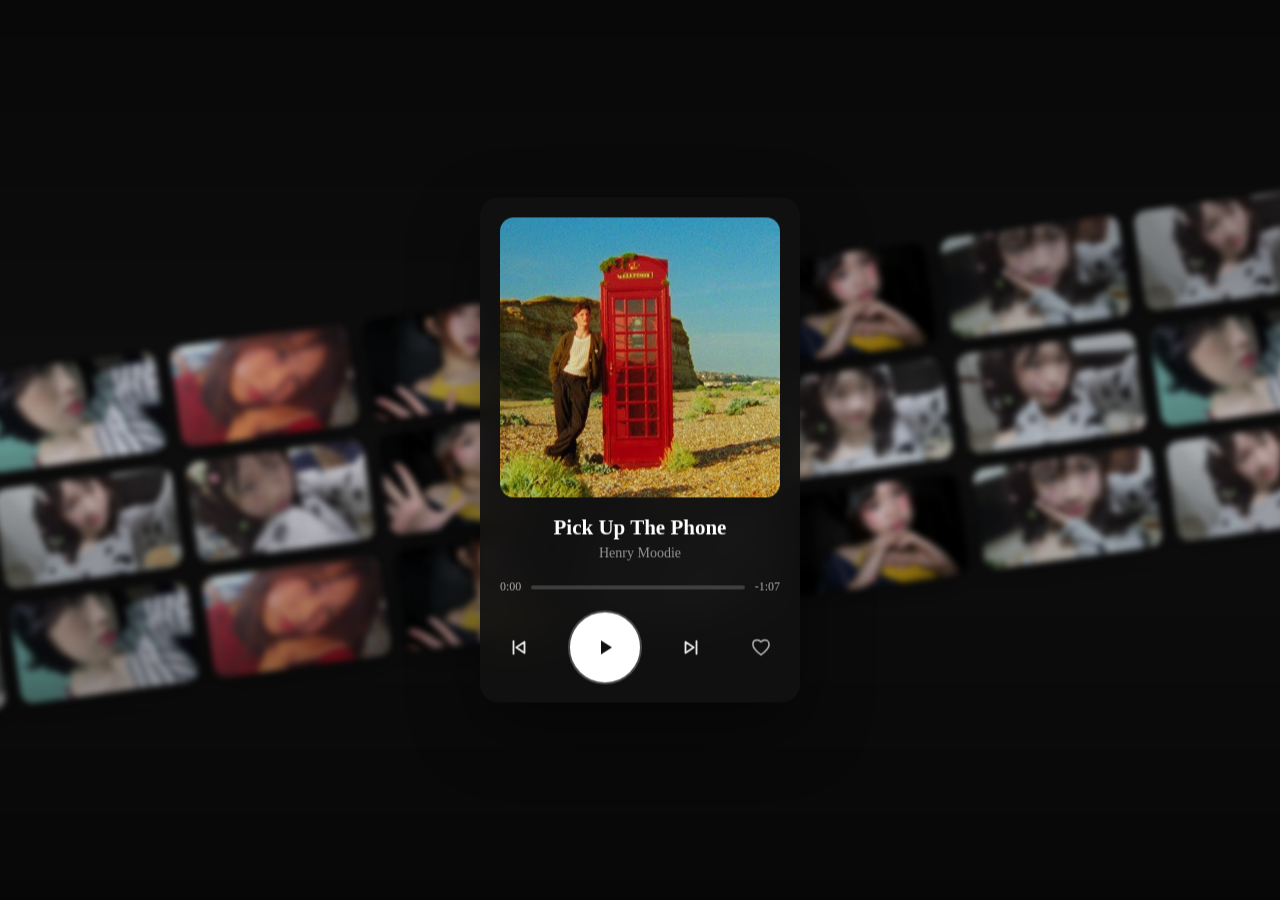
==== index.html @ 486ddb60 "first commit" ====
<!doctype html>
<html lang="id">
  <head>
    <meta charset="UTF-8" />
    <meta name="viewport" content="width=device-width, initial-scale=1.0" />
    <title>Infinite Grid Carousel</title>

    <link rel="stylesheet" href="styles.css" />
  </head>

  <body>
    <div class="carousel">
      <div class="track" id="track"></div>
    </div>

    <div class="overlay"></div>

    <main class="content">
        
      <!-- MUSIC PLAYER -->
      <div class="music-player" id="musicPlayer">
        <!-- COVER -->
        <div class="music-cover">
          <img src="images/cover.jpg" alt="Pick Up The Phone" id="musicCover" />
        </div>

        <!-- INFO -->
        <div class="music-info">
          <h2 id="musicTitle">Pick Up The Phone</h2>

          <p id="musicArtist">Henry Moodie</p>
        </div>

        <!-- PROGRESS -->
        <div class="music-progress">
          <span id="currentTime"> 0:00 </span>

          <div class="progress-container" id="progressContainer">
            <div class="progress-bar" id="progressBar"></div>
          </div>

          <span id="duration"> -0:00 </span>
        </div>

        <!-- CONTROLS -->
        <div class="music-controls">
          <!-- PREVIOUS -->
          <button class="control-btn" id="prevButton" aria-label="Previous">
            <svg viewBox="0 0 24 24" aria-hidden="true">
              <path
                d="M6 5v14M18 6v12l-9-6 9-6z"
                fill="none"
                stroke="currentColor"
                stroke-width="2"
                stroke-linecap="round"
                stroke-linejoin="round"
              />
            </svg>
          </button>

          <!-- PLAY / PAUSE -->
          <button class="play-button" id="playButton" aria-label="Play">
            <!-- PLAY -->
            <svg
              id="playIcon"
              class="icon-play"
              viewBox="0 0 24 24"
              aria-hidden="true"
            >
              <path d="M8 5v14l11-7L8 5z" fill="currentColor" />
            </svg>

            <!-- PAUSE -->
            <svg
              id="pauseIcon"
              class="icon-pause"
              viewBox="0 0 24 24"
              aria-hidden="true"
            >
              <path d="M7 5h3v14H7zM14 5h3v14h-3z" fill="currentColor" />
            </svg>
          </button>

          <!-- NEXT -->
          <button class="control-btn" id="nextButton" aria-label="Next">
            <svg viewBox="0 0 24 24" aria-hidden="true">
              <path
                d="M18 5v14M6 6v12l9-6-9-6z"
                fill="none"
                stroke="currentColor"
                stroke-width="2"
                stroke-linecap="round"
                stroke-linejoin="round"
              />
            </svg>
          </button>

          <!-- HEART -->
          <button
            class="control-btn heart-button"
            id="heartButton"
            aria-label="Favorite"
          >
            <svg viewBox="0 0 24 24" aria-hidden="true">
              <path
                d="M20.8 8.6
        C20.8 5.8 18.7 4 16.1 4
        C14.5 4 13 4.8 12 6
        C11 4.8 9.5 4 7.9 4
        C5.3 4 3.2 5.8 3.2 8.6
        C3.2 13.5 12 20 12 20
        C12 20 20.8 13.5 20.8 8.6Z"
                fill="none"
                stroke="currentColor"
                stroke-width="1.8"
                stroke-linejoin="round"
              />
            </svg>
          </button>
        </div>
      </div>

      <!-- AUDIO -->

      <audio
        id="audio"
        src="audio/pickupthephone.mp3"
        preload="metadata"
      ></audio>

    </main>

    <script src="script.js"></script>

  </body>
</html>
---- styles.css ----
* {
  margin: 0;
  padding: 0;
  box-sizing: border-box;
}

html,
body {
  width: 100%;
  height: 100%;
}

body {
  overflow: hidden;
  background: #111;
}

/* =====================================================
CAROUSEL WRAPPER
===================================================== */

.carousel {
  --gap: 16px; /* Jarak antar foto & antar grid disamakan di sini */

  position: fixed;
  inset: -30%;
  width: 160%;
  height: 160%;
  overflow: hidden;
  transform: rotate(-8deg);
  pointer-events: none;
}

/* =====================================================
TRACK
===================================================== */

.track {
  position: absolute;
  left: 0;
  top: 50%;
  width: 100%;
  height: auto;
  transform: translateY(-50%);
}

/* =====================================================
GRID
===================================================== */

.grid {
  position: absolute;
  top: 50%;
  display: grid;
  grid-template-columns: repeat(6, 1fr);
  grid-template-rows: repeat(3, 1fr);
  gap: var(--gap);
  width: 90vw;
  will-change: transform;
}

/* =====================================================
IMAGE
===================================================== */

.grid img {
  display: block;
  width: 100%;
  aspect-ratio: 16 / 9;
  object-fit: cover;
  border-radius: 12px;
  background: #222;
  user-select: none;
  pointer-events: none;
  -webkit-user-drag: none;
  box-shadow: 0 10px 30px rgba(0, 0, 0, 0.35);
  filter: blur(3px);
}

/* =====================================================
OVERLAY
===================================================== */

.overlay {
  position: fixed;
  inset: 0;
  z-index: 10;
  pointer-events: none;
  background: linear-gradient(
    to bottom,
    rgba(0, 0, 0, 0.5),
    rgba(0, 0, 0, 0.15),
    rgba(0, 0, 0, 0.55)
  );
}

/* =====================================================
CONTENT
===================================================== */

.content {
  position: relative;
  z-index: 20;
  width: 100%;
  height: 100vh;
  display: flex;
  align-items: center;
  justify-content: center;
  color: white;
  text-align: center;
}

.content h1 {
  font-size: clamp(40px, 7vw, 100px);
  font-weight: 800;
  text-shadow: 0 5px 30px rgba(0, 0, 0, 0.7);
}

/* =====================================================
MOBILE
===================================================== */

@media (max-width: 768px) {
  .carousel {
    --gap: 10px;
  }

  .grid {
    width: 120vw;
  }

  .grid img {
    border-radius: 8px;
  }
}

/* =====================================================
MUSIC PLAYER
===================================================== */

.music-player {
  position: fixed;

  z-index: 100;

  /*
* Posisi awal di tengah
*/

  top: 50%;
  left: 50%;

  width: 320px;

  padding: 20px;

  border-radius: 18px;

  background: rgba(18, 18, 18, 0.94);

  backdrop-filter: blur(20px);

  -webkit-backdrop-filter: blur(20px);

  color: white;

  transform: translate(-50%, -50%) scale(1);

  transform-origin: top left;

  transition:
    width 0.7s cubic-bezier(0.22, 1, 0.36, 1),
    padding 0.7s cubic-bezier(0.22, 1, 0.36, 1),
    border-radius 0.7s cubic-bezier(0.22, 1, 0.36, 1),
    transform 0.7s cubic-bezier(0.22, 1, 0.36, 1),
    top 0.7s cubic-bezier(0.22, 1, 0.36, 1),
    left 0.7s cubic-bezier(0.22, 1, 0.36, 1);

  box-shadow: 0 25px 70px rgba(0, 0, 0, 0.45);
}

/* =====================================================
COVER
===================================================== */

.music-cover {
  width: 280px;

  aspect-ratio: 1 / 1;

  margin: 0 auto;

  overflow: hidden;

  border-radius: 14px;

  transition:
    width 0.7s cubic-bezier(0.22, 1, 0.36, 1),
    border-radius 0.7s cubic-bezier(0.22, 1, 0.36, 1);
}

.music-cover img {
  width: 100%;
  height: 100%;

  display: block;

  object-fit: cover;
}

/* =====================================================
INFO
===================================================== */

.music-info {
  margin-top: 18px;

  transition: margin 0.7s ease;
}

.music-info h2 {
  font-size: 21px;

  line-height: 1.2;

  font-weight: 700;
}

.music-info p {
  margin-top: 5px;

  font-size: 14px;

  color: rgba(255, 255, 255, 0.55);
}

/* =====================================================
PROGRESS
===================================================== */

.music-progress {
  display: flex;

  align-items: center;

  gap: 10px;

  margin-top: 18px;

  font-size: 12px;

  color: rgba(255, 255, 255, 0.65);
}

.progress-container {
  position: relative;

  flex: 1;

  height: 4px;

  border-radius: 10px;

  background: rgba(255, 255, 255, 0.18);

  cursor: pointer;
}

.progress-bar {
  position: absolute;

  left: 0;
  top: 0;

  width: 0%;

  height: 100%;

  border-radius: inherit;

  background: white;
}

/* =====================================================
CONTROLS
===================================================== */

.music-controls {
  display: flex;

  align-items: center;

  justify-content: space-between;

  margin-top: 18px;
}

.control-btn {
  width: 38px;
  height: 38px;

  display: flex;

  align-items: center;
  justify-content: center;

  border: none;

  background: transparent;

  color: white;

  font-size: 19px;

  cursor: pointer;

  opacity: 0.9;
}

.control-btn:hover {
  opacity: 0.65;
}

/* =====================================================
PLAY BUTTON
===================================================== */

.play-button {
  width: 70px;
  height: 70px;

  display: flex;

  align-items: center;
  justify-content: center;

  border-radius: 50%;

  border: 2px solid white;

  background: white;

  color: #111;

  font-size: 22px;

  cursor: pointer;

  box-shadow: 0 0 0 2px rgba(255, 255, 255, 0.25);

  transition: transform 0.2s ease;
}

.play-button:hover {
  transform: scale(1.05);
}

.heart-button {
  font-size: 22px;

  color: rgba(255, 255, 255, 0.7);
}

/* =====================================================
PLAYING STATE
===================================================== */

.music-player.is-playing {
  /*
* Pindah ke kiri atas
*/

  top: 25px;

  left: 25px;

  /*
* Kecilkan player
*/

  width: 240px;

  padding: 10px;

  border-radius: 12px;

  /*
* Karena transform awal menggunakan
* translate(-50%, -50%), kita hilangkan
* translate tersebut.
*/

  transform: translate(0, 0) scale(1);
}

/* =====================================================
COVER KETIKA PLAY
===================================================== */

.music-player.is-playing .music-cover {
  width: 52px;

  margin: 0;

  border-radius: 8px;
}

/* =====================================================
INFO KETIKA PLAY
===================================================== */

.music-player.is-playing .music-info {
  position: absolute;

  left: 74px;

  top: 11px;

  margin: 0;

  text-align: left;
}

.music-player.is-playing .music-info h2 {
  font-size: 14px;

  white-space: nowrap;

  overflow: hidden;

  text-overflow: ellipsis;

  max-width: 130px;
}

.music-player.is-playing .music-info p {
  margin-top: 2px;

  font-size: 11px;
}

/* =====================================================
PROGRESS KETIKA PLAY
===================================================== */

.music-player.is-playing .music-progress {
  position: absolute;

  left: 74px;

  right: 12px;

  bottom: 9px;

  margin: 0;
}

.music-player.is-playing .music-progress span {
  display: none;
}

/* =====================================================
CONTROLS KETIKA PLAY
===================================================== */

.music-player.is-playing .music-controls {
  position: absolute;

  right: 10px;

  top: 16px;

  margin: 0;
}

.music-player.is-playing .control-btn {
  display: none;
}

.music-player.is-playing .play-button {
  width: 35px;
  height: 35px;

  border: none;

  box-shadow: none;

  font-size: 13px;
}

/* =====================================================
MOBILE
===================================================== */

@media (max-width: 768px) {
  .music-player {
    width: 290px;
  }

  .music-cover {
    width: 250px;
  }

  .music-player.is-playing {
    top: 15px;
    left: 15px;

    width: 210px;
  }
}

.control-btn svg {
  width: 22px;
  height: 22px;

  display: block;
}

.play-button svg {
  width: 24px;
  height: 24px;

  display: block;
}

/*
* Play tampil secara default
*/

.icon-pause {
  display: none !important;
}

/*
* Saat sedang play,
* sembunyikan play
*/

.music-player.is-playing .icon-play {
  display: none !important;
}

/*
* Saat sedang play,
* tampilkan pause
*/

.music-player.is-playing .icon-pause {
  display: block !important;
}
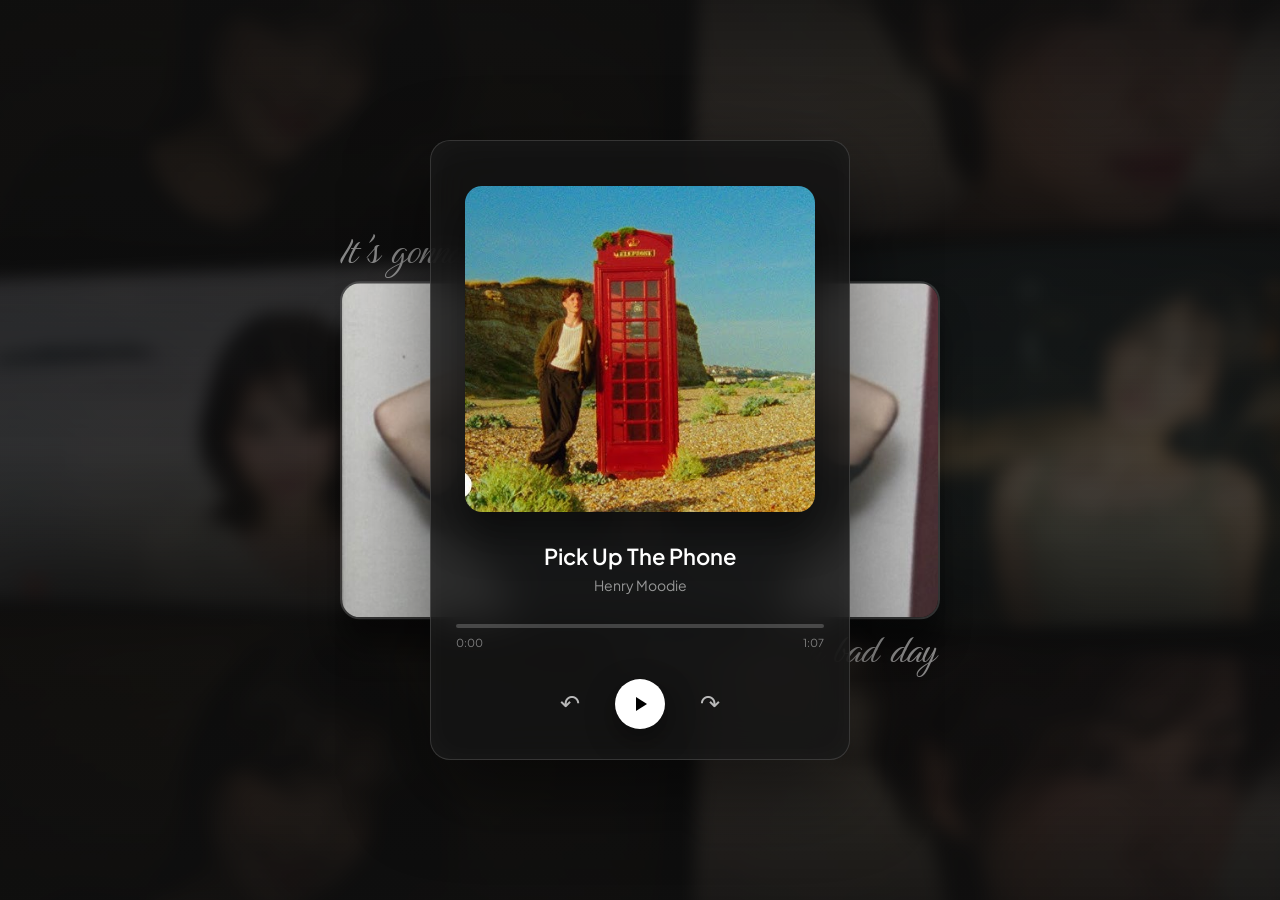
==== commit 98824446: "fix: routing 1" ====
--- a/index.html
+++ b/index.html
@@ -3,134 +3,282 @@
   <head>
     <meta charset="UTF-8" />
     <meta name="viewport" content="width=device-width, initial-scale=1.0" />
-    <title>Infinite Grid Carousel</title>
-
-    <link rel="stylesheet" href="styles.css" />
+
+    <title>About `Pudu</title>
+
+    <link rel="stylesheet" href="halo.css" />
+
+    <link rel="preconnect" href="https://fonts.googleapis.com" />
+    <link rel="preconnect" href="https://fonts.gstatic.com" crossorigin />
+
+    <link
+      href="https://fonts.googleapis.com/css2?family=Plus+Jakarta+Sans:wght@400;500;600;700&display=swap"
+      rel="stylesheet"
+    />
+    <link
+      href="https://fonts.googleapis.com/css2?family=Birthstone&display=swap"
+      rel="stylesheet"
+    />
   </head>
 
   <body>
+    <!-- OVERLAY -->
+    <div class="overlay"></div>
+
+    <!-- CAROUSEL -->
     <div class="carousel">
-      <div class="track" id="track"></div>
-    </div>
-
-    <div class="overlay"></div>
-
-    <main class="content">
-        
-      <!-- MUSIC PLAYER -->
-      <div class="music-player" id="musicPlayer">
-        <!-- COVER -->
-        <div class="music-cover">
-          <img src="images/cover.jpg" alt="Pick Up The Phone" id="musicCover" />
+      <!-- BARIS 1 -->
+      <div class="row row-left">
+        <div class="track">
+          <img src="images/(1).jpg" alt="1" />
+          <img src="images/(2).jpg" alt="2" />
+          <img src="images/(3).jpg" alt="3" />
+          <img src="images/(4).jpg" alt="4" />
+          <img src="images/(5).jpg" alt="5" />
+          <img src="images/(6).jpg" alt="6" />
+          <img src="images/(7).jpg" alt="7" />
+          <img src="images/(8).jpg" alt="8" />
+          <img src="images/(9).jpg" alt="9" />
+
+          <!-- DUPLIKAT -->
+          <img src="images/(1).jpg" alt="1" />
+          <img src="images/(2).jpg" alt="2" />
+          <img src="images/(3).jpg" alt="3" />
+          <img src="images/(4).jpg" alt="4" />
+          <img src="images/(5).jpg" alt="5" />
+          <img src="images/(6).jpg" alt="6" />
+          <img src="images/(7).jpg" alt="7" />
+          <img src="images/(8).jpg" alt="8" />
+          <img src="images/(9).jpg" alt="9" />
         </div>
-
-        <!-- INFO -->
-        <div class="music-info">
-          <h2 id="musicTitle">Pick Up The Phone</h2>
-
-          <p id="musicArtist">Henry Moodie</p>
+      </div>
+
+      <!-- BARIS 2 -->
+      <div class="row row-right">
+        <div class="track">
+          <img src="images/(9).jpg" alt="9" />
+          <img src="images/(8).jpg" alt="8" />
+          <img src="images/(7).jpg" alt="7" />
+          <img src="images/(6).jpg" alt="6" />
+          <img src="images/(5).jpg" alt="5" />
+          <img src="images/(4).jpg" alt="4" />
+          <img src="images/(3).jpg" alt="3" />
+          <img src="images/(2).jpg" alt="2" />
+          <img src="images/(1).jpg" alt="1" />
+
+          <!-- DUPLIKAT -->
+          <img src="images/(9).jpg" alt="9" />
+          <img src="images/(8).jpg" alt="8" />
+          <img src="images/(7).jpg" alt="7" />
+          <img src="images/(6).jpg" alt="6" />
+          <img src="images/(5).jpg" alt="5" />
+          <img src="images/(4).jpg" alt="4" />
+          <img src="images/(3).jpg" alt="3" />
+          <img src="images/(2).jpg" alt="2" />
+          <img src="images/(1).jpg" alt="1" />
         </div>
-
-        <!-- PROGRESS -->
-        <div class="music-progress">
-          <span id="currentTime"> 0:00 </span>
-
-          <div class="progress-container" id="progressContainer">
-            <div class="progress-bar" id="progressBar"></div>
-          </div>
-
-          <span id="duration"> -0:00 </span>
+      </div>
+
+      <!-- BARIS 3 -->
+      <div class="row row-left">
+        <div class="track">
+          <img src="images/(1).jpg" alt="1" />
+          <img src="images/(2).jpg" alt="2" />
+          <img src="images/(3).jpg" alt="3" />
+          <img src="images/(4).jpg" alt="4" />
+          <img src="images/(5).jpg" alt="5" />
+          <img src="images/(6).jpg" alt="6" />
+          <img src="images/(7).jpg" alt="7" />
+          <img src="images/(8).jpg" alt="8" />
+          <img src="images/(9).jpg" alt="9" />
+
+          <!-- DUPLIKAT -->
+          <img src="images/(1).jpg" alt="1" />
+          <img src="images/(2).jpg" alt="2" />
+          <img src="images/(3).jpg" alt="3" />
+          <img src="images/(4).jpg" alt="4" />
+          <img src="images/(5).jpg" alt="5" />
+          <img src="images/(6).jpg" alt="6" />
+          <img src="images/(7).jpg" alt="7" />
+          <img src="images/(8).jpg" alt="8" />
+          <img src="images/(9).jpg" alt="9" />
         </div>
-
-        <!-- CONTROLS -->
-        <div class="music-controls">
-          <!-- PREVIOUS -->
-          <button class="control-btn" id="prevButton" aria-label="Previous">
-            <svg viewBox="0 0 24 24" aria-hidden="true">
-              <path
-                d="M6 5v14M18 6v12l-9-6 9-6z"
-                fill="none"
-                stroke="currentColor"
-                stroke-width="2"
-                stroke-linecap="round"
-                stroke-linejoin="round"
-              />
-            </svg>
-          </button>
-
-          <!-- PLAY / PAUSE -->
-          <button class="play-button" id="playButton" aria-label="Play">
-            <!-- PLAY -->
-            <svg
-              id="playIcon"
-              class="icon-play"
-              viewBox="0 0 24 24"
-              aria-hidden="true"
-            >
-              <path d="M8 5v14l11-7L8 5z" fill="currentColor" />
-            </svg>
-
-            <!-- PAUSE -->
-            <svg
-              id="pauseIcon"
-              class="icon-pause"
-              viewBox="0 0 24 24"
-              aria-hidden="true"
-            >
-              <path d="M7 5h3v14H7zM14 5h3v14h-3z" fill="currentColor" />
-            </svg>
-          </button>
-
-          <!-- NEXT -->
-          <button class="control-btn" id="nextButton" aria-label="Next">
-            <svg viewBox="0 0 24 24" aria-hidden="true">
-              <path
-                d="M18 5v14M6 6v12l9-6-9-6z"
-                fill="none"
-                stroke="currentColor"
-                stroke-width="2"
-                stroke-linecap="round"
-                stroke-linejoin="round"
-              />
-            </svg>
-          </button>
-
-          <!-- HEART -->
-          <button
-            class="control-btn heart-button"
-            id="heartButton"
-            aria-label="Favorite"
-          >
-            <svg viewBox="0 0 24 24" aria-hidden="true">
-              <path
-                d="M20.8 8.6
-        C20.8 5.8 18.7 4 16.1 4
-        C14.5 4 13 4.8 12 6
-        C11 4.8 9.5 4 7.9 4
-        C5.3 4 3.2 5.8 3.2 8.6
-        C3.2 13.5 12 20 12 20
-        C12 20 20.8 13.5 20.8 8.6Z"
-                fill="none"
-                stroke="currentColor"
-                stroke-width="1.8"
-                stroke-linejoin="round"
-              />
-            </svg>
-          </button>
-        </div>
-      </div>
-
-      <!-- AUDIO -->
-
-      <audio
-        id="audio"
-        src="audio/pickupthephone.mp3"
-        preload="metadata"
-      ></audio>
-
-    </main>
-
-    <script src="script.js"></script>
-
+      </div>
+    </div>
+
+    <!-- MUSIC PLAYER -->
+    <div class="music-player">
+      <!-- ALBUM COVER -->
+      <div class="album-cover">
+        <img src="images/cover.jpg" alt="Album Cover" />
+      </div>
+
+      <!-- SONG INFO -->
+      <div class="song-info">
+        <h2 id="songTitle">Pick Up The Phone</h2>
+
+        <p id="songArtist">Henry Moodie</p>
+      </div>
+
+      <!-- PROGRESS -->
+      <div class="progress-container" id="progressContainer">
+        <div class="progress" id="progress"></div>
+      </div>
+
+      <!-- TIME -->
+      <div class="time">
+        <span id="currentTime"> 0:00 </span>
+
+        <span id="duration"> 1:07 </span>
+      </div>
+
+      <!-- CONTROLS -->
+      <div class="controls">
+        <!-- BACK 10 SECOND -->
+        <button class="control" id="backward" type="button">↶</button>
+
+        <!-- PLAY / PAUSE -->
+        <button class="play" id="playButton" type="button"></button>
+
+        <!-- FORWARD 10 SECOND -->
+        <button class="control" id="forward" type="button">↷</button>
+      </div>
+    </div>
+    <!-- =================================
+     CONTENT CENTER
+================================= -->
+
+    <div class="part1">
+      <!-- TEXT ATAS -->
+      <div class="content-top birthstone-regular lyrics-container">
+        <h1>
+          <span class="lyrics-word" data-time="0.5" data-anim-duration="0.5" data-duration="0.5">I've</span>
+          <span class="lyrics-word" data-time="1" data-anim-duration="0.5" data-duration="0.7">been</span>
+          <span class="lyrics-word" data-time="1.7" data-anim-duration="0.5" data-duration="1.3">there</span>
+        </h1>
+      </div>
+
+      <!-- FOTO -->
+      <div class="content-image">
+        <img src="images/(1).jpg" alt="Content" />
+      </div>
+
+      <!-- TEXT BAWAH -->
+      <div class="content-bottom birthstone-regular lyrics-container">
+        <h1>
+          <span class="lyrics-word" data-time="2.9" data-anim-duration="0.5" data-duration="0.5">down</span>
+          <span class="lyrics-word" data-time="3.4" data-anim-duration="0.5" data-duration="0.5">that</span>
+          <span class="lyrics-word" data-time="3.9" data-anim-duration="0.5" data-duration="1">road</span>
+        </h1>
+      </div>
+    </div>
+
+    <div class="part2">
+      <!-- TEXT ATAS -->
+      <div class="content-top birthstone-regular lyrics-container">
+        <h1>
+          <!-- Mulai 5.80s -->
+          <span class="lyrics-word" data-time="5.80" data-anim-duration="0.3" data-duration="0.38">When</span>
+          <!-- Selisih +0.38s -->
+          <span class="lyrics-word" data-time="6.18" data-anim-duration="0.3" data-duration="0.59">you</span>
+          <!-- Selisih +0.59s -->
+          <span class="lyrics-word" data-time="6.77" data-anim-duration="0.3" data-duration="0.42">need</span>
+          <!-- Selisih +0.42s -->
+          <span class="lyrics-word" data-time="7.19" data-anim-duration="0.3" data-duration="0.4">me,</span>
+        </h1>
+      </div>
+
+      <!-- FOTO -->
+      <div class="content-image">
+        <img src="images/(2).jpg" alt="Content" />
+      </div>
+
+      <!-- TEXT BAWAH -->
+      <div class="content-bottom birthstone-regular lyrics-container">
+        <h1>
+          <!-- Selisih +0.16s -->
+          <span class="lyrics-word" data-time="7.35" data-anim-duration="0.3" data-duration="0.53">I'll</span>
+          <!-- Selisih +0.53s -->
+          <span class="lyrics-word" data-time="7.88" data-anim-duration="0.3" data-duration="0.16">be</span>
+          <!-- Selisih +0.16s -->
+          <span class="lyrics-word" data-time="8.04" data-anim-duration="0.3" data-duration="0.53">here</span>
+          <!-- Selisih +0.53s -->
+          <span class="lyrics-word" data-time="8.57" data-anim-duration="0.3" data-duration="0.16">to</span>
+          <!-- Selisih +0.16s -->
+          <span class="lyrics-word" data-time="8.73" data-anim-duration="0.3" data-duration="0.35">let</span>
+          <!-- Selisih +0.35s -->
+          <span class="lyrics-word" data-time="9.08" data-anim-duration="0.3" data-duration="0.36">you</span>
+          <!-- Selisih +0.36s -->
+          <span class="lyrics-word" data-time="9.44" data-anim-duration="0.3" data-duration="0.80">know</span>
+        </h1>
+      </div>
+    </div>
+
+    <!-- ================= PART 3 ================= -->
+    <div class="part3">
+      <!-- TEXT ATAS -->
+      <div class="content-top birthstone-regular lyrics-container">
+        <h1>
+          <!-- Mulai 11.50s (digeser dari 11.81s) -->
+          <span class="lyrics-word" data-time="11.50" data-anim-duration="0.3" data-duration="0.17">It's</span>
+          <span class="lyrics-word" data-time="11.67" data-anim-duration="0.3" data-duration="0.16">gonna</span>
+          <span class="lyrics-word" data-time="11.83" data-anim-duration="0.3" data-duration="0.36">be</span>
+          <span class="lyrics-word" data-time="12.19" data-anim-duration="0.3" data-duration="1.20">okay</span>
+        </h1>
+      </div>
+
+      <!-- FOTO -->
+      <div class="content-image">
+        <img src="images/(3).jpg" alt="Content 3" />
+      </div>
+
+      <!-- TEXT BAWAH -->
+      <div class="content-bottom birthstone-regular lyrics-container">
+        <h1>
+          <span class="lyrics-word" data-time="13.70" data-anim-duration="0.3" data-duration="0.50">Everyone</span>
+          <span class="lyrics-word" data-time="14.20" data-anim-duration="0.3" data-duration="0.43">needs</span>
+          <span class="lyrics-word" data-time="14.63" data-anim-duration="0.3" data-duration="0.30">a</span>
+          <span class="lyrics-word" data-time="14.93" data-anim-duration="0.3" data-duration="0.40">bad</span>
+          <span class="lyrics-word" data-time="15.33" data-anim-duration="0.3" data-duration="1.00">day</span>
+        </h1>
+      </div>
+    </div>
+
+    <!-- ================= PART 4 ================= -->
+    <div class="part4">
+      <!-- TEXT ATAS -->
+      <div class="content-top birthstone-regular lyrics-container">
+        <h1>
+          <span class="lyrics-word" data-time="16.36" data-anim-duration="0.3" data-duration="0.19">Remember</span>
+          <span class="lyrics-word" data-time="16.55" data-anim-duration="0.3" data-duration="0.25">you</span>
+          <span class="lyrics-word" data-time="16.80" data-anim-duration="0.3" data-duration="0.37">told</span>
+          <span class="lyrics-word" data-time="17.17" data-anim-duration="0.3" data-duration="0.80">me</span>
+        </h1>
+      </div>
+
+      <!-- FOTO -->
+      <div class="content-image">
+        <img src="images/(4).jpg" alt="Content 4" />
+      </div>
+
+      <!-- TEXT BAWAH -->
+      <div class="content-bottom birthstone-regular lyrics-container">
+        <h1>
+          <span class="lyrics-word" data-time="18.06" data-anim-duration="0.3" data-duration="0.41">You're</span>
+          <span class="lyrics-word" data-time="18.47" data-anim-duration="0.3" data-duration="0.72">not</span>
+          <span class="lyrics-word" data-time="19.19" data-anim-duration="0.3" data-duration="0.93">alone,</span><br>
+          <span class="lyrics-word" data-time="20.12" data-anim-duration="0.3" data-duration="0.64">just</span>
+          <span class="lyrics-word" data-time="20.76" data-anim-duration="0.3" data-duration="0.35">pick</span>
+          <span class="lyrics-word" data-time="21.11" data-anim-duration="0.3" data-duration="0.54">up</span>
+          <span class="lyrics-word" data-time="21.65" data-anim-duration="0.3" data-duration="0.16">the</span>
+          <span class="lyrics-word" data-time="21.81" data-anim-duration="0.3" data-duration="1.20">phone</span>
+        </h1>
+      </div>
+    </div>
+
+    <!-- AUDIO -->
+    <audio id="audio" src="audio/pickupthephone.mp3" preload="metadata"></audio>
+
+    <script src="halo.js"></script>
   </body>
 </html>
--- a/halo.css
+++ b/halo.css
@@ -0,0 +1,865 @@
+/* =================================
+   RESET
+================================= */
+
+* {
+  margin: 0;
+  padding: 0;
+  box-sizing: border-box;
+}
+
+html,
+body {
+  width: 100%;
+  height: 100%;
+
+  font-family: "Plus Jakarta Sans", sans-serif;
+}
+
+body {
+  background: #111;
+  overflow: hidden;
+}
+
+.birthstone-regular {
+  font-family: "Birthstone", cursive;
+  font-weight: 400;
+  font-style: normal;
+}
+
+/* =================================
+   SETTINGS
+================================= */
+
+:root {
+  /*
+     * JARAK ANTAR TITIK TENGAH ROW
+     *
+     * Row 1 = 50% - spacing
+     * Row 2 = 50%
+     * Row 3 = 50% + spacing
+     */
+
+  --row-spacing: 350px;
+
+  /*
+     * TINGGI MASING-MASING ROW
+     *
+     * Semakin besar = semakin
+     * banyak overlap
+     */
+
+  --row-height: 42vh;
+
+  /*
+     * ROTASI
+     */
+
+  --row-rotation: 2deg;
+
+  /*
+     * JARAK ANTAR FOTO
+     */
+
+  --image-gap: 10px;
+
+  /*
+     * KECEPATAN CAROUSEL
+     */
+
+  --speed: 90s;
+}
+
+/* =================================
+   CAROUSEL
+================================= */
+
+.carousel {
+  position: fixed;
+
+  inset: 0;
+
+  width: 100vw;
+  height: 100vh;
+
+  overflow: hidden;
+
+  /*
+     * Sedikit diperbesar supaya
+     * tidak muncul area kosong
+     * akibat rotasi
+     */
+
+  transform: scale(1.08);
+
+  /*
+     * BLUR BACKGROUND
+     */
+}
+
+/* =================================
+   ROW DASAR
+================================= */
+
+.row {
+  position: absolute;
+
+  left: 50%;
+
+  width: 100vw;
+
+  height: var(--row-height);
+
+  overflow: visible;
+
+  /*
+     * INI ADALAH ANCHOR ROW
+     *
+     * translate(-50%, -50%)
+     * membuat titik tengah row
+     * benar-benar berada di posisi top.
+     */
+
+  transform: translate(-50%, -50%);
+}
+
+/* =================================
+   ROW 1
+================================= */
+
+.row:nth-child(1) {
+  /*
+     * TITIK TENGAH ROW 1
+     *
+     * 50% - spacing
+     */
+
+  top: calc(50% - var(--row-spacing));
+
+  /*
+     * ROTASI KE KANAN / BAWAH
+     */
+
+  transform: translate(-50%, -50%) rotate(var(--row-rotation));
+
+  /*
+     * LAYER PALING BELAKANG
+     */
+
+  z-index: 1;
+}
+
+/* =================================
+   ROW 2
+================================= */
+
+.row:nth-child(2) {
+  /*
+     * TITIK TENGAH ROW 2
+     *
+     * TEPAT DI TENGAH LAYAR
+     */
+
+  top: 50%;
+
+  /*
+     * ROTASI KE KIRI / BAWAH
+     */
+
+  transform: translate(-50%, -50%) rotate(calc(var(--row-rotation) * -1));
+
+  /*
+     * LAYER TENGAH
+     */
+
+  z-index: 2;
+}
+
+/* =================================
+   ROW 3
+================================= */
+
+.row:nth-child(3) {
+  /*
+     * TITIK TENGAH ROW 3
+     *
+     * 50% + spacing
+     */
+
+  top: calc(50% + var(--row-spacing));
+
+  /*
+     * ROTASI KE KANAN / BAWAH
+     */
+
+  transform: translate(-50%, -50%) rotate(var(--row-rotation));
+
+  /*
+     * LAYER PALING DEPAN
+     */
+
+  z-index: 3;
+}
+
+/* =================================
+   TRACK
+================================= */
+
+.track {
+  display: flex;
+
+  width: max-content;
+
+  height: 100%;
+
+  gap: var(--image-gap);
+
+  will-change: transform;
+
+  /*
+     * SHADOW
+     *
+     * Membuat setiap carousel
+     * terasa seperti layer.
+     */
+
+  filter: drop-shadow(0 -20px 60px rgba(0, 0, 0, 1));
+}
+
+/* =================================
+   IMAGE
+================================= */
+
+.track img {
+  border: solid 10px black;
+  display: block;
+
+  flex-shrink: 0;
+
+  height: 100%;
+
+  width: auto;
+
+  aspect-ratio: 16 / 9;
+
+  object-fit: cover;
+  filter: blur(8px);
+}
+
+/* =================================
+   ROW 1 & ROW 3
+   GERAK KE KIRI
+================================= */
+
+.row-left .track {
+  animation: moveLeft var(--speed) linear infinite;
+}
+
+/* =================================
+   ROW 2
+   GERAK KE KANAN
+================================= */
+
+.row-right .track {
+  animation: moveRight var(--speed) linear infinite;
+}
+
+/* =================================
+   ANIMASI KIRI
+================================= */
+
+@keyframes moveLeft {
+  from {
+    transform: translateX(0);
+  }
+
+  to {
+    transform: translateX(calc(-50% - 5px));
+  }
+}
+
+/* =================================
+   ANIMASI KANAN
+================================= */
+
+@keyframes moveRight {
+  from {
+    transform: translateX(calc(-50% - 5px));
+  }
+
+  to {
+    transform: translateX(0);
+  }
+}
+
+/* =================================
+   OVERLAY
+================================= */
+
+.overlay {
+  position: fixed;
+
+  inset: 0;
+
+  z-index: 10;
+
+  pointer-events: none;
+
+  background: linear-gradient(
+    to bottom,
+
+    rgba(15, 15, 15, 0.95),
+    rgba(15, 15, 15, 0.75),
+    rgba(15, 15, 15, 0.95)
+  );
+}
+
+/* Music player */
+.music-player {
+  position: fixed;
+
+  top: 50%;
+  left: 50%;
+  transform: translate(-50%, -50%); /* Mengetengahkan modal secara sempurna */
+
+  width: 420px;
+  height: 620px;
+
+  padding: 45px 25px 30px;
+
+  background: rgba(20, 20, 20, 0.85);
+
+  border: 1px solid rgba(255, 255, 255, 0.15);
+
+  border-radius: 20px;
+
+  backdrop-filter: blur(20px);
+  -webkit-backdrop-filter: blur(20px);
+
+  box-shadow:
+    0 30px 80px rgba(0, 0, 0, 0.5),
+    inset 0 0 30px rgba(255, 255, 255, 0.03);
+
+  z-index: 100;
+
+  color: white;
+
+  display: flex;
+  flex-direction: column;
+  align-items: center;
+
+  font-family: "Plus Jakarta Sans", sans-serif;
+
+  animation: playerIn 1.4s cubic-bezier(0.1, 1, 0.5, 1) forwards;
+
+  transition:
+    width 0.8s cubic-bezier(0.16, 1, 0.3, 1),
+    height 0.8s cubic-bezier(0.16, 1, 0.3, 1),
+    top 0.8s cubic-bezier(0.16, 1, 0.3, 1),
+    border-radius 1s cubic-bezier(0.16, 1, 0.3, 1),
+    padding 1s cubic-bezier(0.16, 1, 0.3, 1);
+
+  /* Mencegah kilauan keluar dari border-radius */
+  overflow: hidden;
+}
+
+/* Pseudo-element untuk lapisan kilauan */
+.music-player::before {
+  content: "";
+  position: absolute;
+  top: 0;
+  left: -150%;
+  width: 30%;
+  height: 100%;
+  background: linear-gradient(
+    120deg,
+    transparent 0%,
+    rgba(255, 255, 255, 0.157) 50%,
+    transparent 100%
+  );
+
+  filter: blur(12px);
+
+  transform: skewX(-25deg);
+  pointer-events: none; /* Agar tidak mengganggu klik elemen di dalam player */
+
+  /* Menjalankan animasi loop kilauan */
+  animation: shineLoop 6s infinite ease-in-out;
+}
+
+/* Keyframe untuk menggerakkan kilauan secara terus menerus */
+@keyframes shineLoop {
+  0% {
+    left: -150%;
+  }
+  30% {
+    left: 150%; /* Kilauan bergerak cepat melewati kartu di detik-detik awal */
+  }
+  100% {
+    left: 150%; /* Memberikan jeda waktu diam sebelum mengulang kilauan lagi */
+  }
+}
+
+@keyframes playerIn {
+  0% {
+    opacity: 0;
+
+    transform: translate(-50%, 120%) rotate(80deg);
+  }
+
+  100% {
+    opacity: 1;
+
+    transform: translate(-50%, -50%) rotate(0deg);
+  }
+}
+
+/* =========================
+   ALBUM COVER
+========================= */
+
+.album-cover {
+  width: 350px;
+  height: 350px;
+
+  border-radius: 17px;
+
+  overflow: hidden;
+
+  box-shadow: 0 20px 40px rgba(0, 0, 0, 0.5);
+}
+
+.album-cover img {
+  width: 100%;
+  height: 100%;
+
+  object-fit: cover;
+}
+
+/* =========================
+   SONG INFO
+========================= */
+
+.song-info {
+  width: 100%;
+
+  margin-top: 30px;
+
+  text-align: center;
+}
+
+.song-info h2 {
+  font-size: 22px;
+
+  font-weight: 600;
+
+  margin-bottom: 6px;
+}
+
+.song-info p {
+  font-size: 14px;
+
+  color: rgba(255, 255, 255, 0.55);
+}
+
+/* =========================
+   PROGRESS
+========================= */
+
+.progress-container {
+  width: 100%;
+
+  height: 4px;
+
+  margin-top: 30px;
+
+  background: rgba(255, 255, 255, 0.2);
+
+  border-radius: 10px;
+
+  overflow: hidden;
+
+  cursor: pointer;
+}
+
+.progress {
+  width: 0%;
+
+  height: 100%;
+
+  background: white;
+
+  border-radius: inherit;
+
+  transition: width 0.1s linear;
+}
+
+/* =========================
+   TIME
+========================= */
+
+.time {
+  width: 100%;
+
+  display: flex;
+  justify-content: space-between;
+
+  margin-top: 8px;
+
+  font-size: 11px;
+
+  color: rgba(255, 255, 255, 0.45);
+}
+
+/* =========================
+   CONTROLS
+========================= */
+
+.controls {
+  display: flex;
+
+  align-items: center;
+  justify-content: center;
+
+  gap: 35px;
+
+  margin-top: 30px;
+}
+
+.control,
+.play {
+  border: none;
+
+  color: white;
+
+  background: transparent;
+
+  cursor: pointer;
+
+  display: flex;
+  align-items: center;
+  justify-content: center;
+}
+
+.control {
+  font-size: 24px;
+
+  opacity: 0.7;
+}
+
+.play {
+  width: 60px;
+  height: 60px;
+
+  border-radius: 50%;
+
+  background: white;
+
+  color: black;
+
+  font-size: 20px;
+
+  padding-left: 4px;
+
+  box-shadow: 0 10px 30px rgba(0, 0, 0, 0.4);
+}
+
+.control:hover {
+  opacity: 1;
+}
+
+.play:hover {
+  transform: scale(1.05);
+}
+
+/* =========================
+   MINI PLAYER SAAT PLAY
+========================= */
+
+.music-player.mini {
+  top: calc(100% - 90px);
+
+  width: 420px;
+  height: 70px;
+
+  padding: 10px 10px;
+
+  border-radius: 18px;
+
+  flex-direction: row;
+
+  justify-content: space-between;
+}
+
+.music-player.mini .album-cover {
+  width: 50px;
+  height: 50px;
+
+  border-radius: 12px;
+
+  flex-shrink: 0;
+}
+
+.music-player.mini .song-info {
+  margin: 0 20px;
+
+  text-align: left;
+
+  flex: 1;
+}
+
+.music-player.mini .song-info h2 {
+  font-size: 15px;
+
+  margin-bottom: 2px;
+}
+
+.music-player.mini .song-info p {
+  font-size: 12px;
+}
+
+.music-player.mini .progress-container,
+.music-player.mini .time {
+  display: none;
+}
+
+.music-player.mini .controls {
+  margin: 0;
+
+  gap: 15px;
+}
+
+.music-player.mini .control {
+  display: none;
+}
+
+.music-player.mini .play {
+  width: 48px;
+  height: 48px;
+
+  font-size: 16px;
+}
+
+#playButton {
+  /* 1. Aktifkan Flexbox untuk perataan tengah */
+  display: inline-flex;
+  align-items: center; /* Tengah secara vertikal */
+  justify-content: center; /* Tengah secara horizontal */
+
+  /* 2. Ukuran lingkaran (sesuaikan kebutuhan Anda) */
+  width: 50px;
+  height: 50px;
+  border-radius: 50%; /* Membuat bentuk lingkaran sempurna */
+
+  /* 3. Bersihkan style bawaan tombol */
+  border: none;
+  padding: 0; /* Hapus padding agar tidak menggeser SVG */
+  margin: 0;
+  cursor: pointer;
+  outline: none;
+
+  /* 4. Mencegah SVG meluap */
+  overflow: hidden;
+}
+
+/* Memastikan SVG di dalam tombol mewarisi perataan */
+#playButton svg {
+  display: block;
+  /* Opsional: Sesuaikan ukuran SVG jika ingin pas di dalam lingkaran */
+  width: 24px;
+  height: 24px;
+}
+
+/* =================================
+   PAGE PARTS
+================================= */
+
+.part1 {
+  visibility: hidden;
+  position: fixed;
+
+  top: 50%;
+  left: 50%;
+
+  width: 600px;
+
+  /*
+     * Anchor benar-benar di tengah
+     */
+
+  transform: translate(-50%, -50%);
+
+  z-index: 50;
+
+  color: white;
+
+  display: flex;
+
+  flex-direction: column;
+
+  align-items: center;
+
+  pointer-events: none;
+}
+
+.part2 {
+  visibility: hidden;
+  position: fixed;
+
+  top: 50%;
+  left: 50%;
+
+  width: 600px;
+
+  /*
+     * Anchor benar-benar di tengah
+     */
+
+  transform: translate(-50%, -50%);
+
+  z-index: 50;
+
+  color: white;
+
+  display: flex;
+
+  flex-direction: column;
+
+  align-items: center;
+
+  pointer-events: none;
+}
+
+.part3 {
+  position: fixed;
+
+  top: 50%;
+  left: 50%;
+
+  width: 600px;
+
+  /*
+     * Anchor benar-benar di tengah
+     */
+
+  transform: translate(-50%, -50%);
+
+  z-index: 50;
+
+  color: white;
+
+  display: flex;
+
+  flex-direction: column;
+
+  align-items: center;
+
+  pointer-events: none;
+}
+
+.part4 {
+  visibility: hidden;
+  position: fixed;
+
+  top: 50%;
+  left: 50%;
+
+  width: 600px;
+
+  /*
+     * Anchor benar-benar di tengah
+     */
+
+  transform: translate(-50%, -50%);
+
+  z-index: 50;
+
+  color: white;
+
+  display: flex;
+
+  flex-direction: column;
+
+  align-items: center;
+
+  pointer-events: none;
+}
+
+/* =================================
+   TEXT
+================================= */
+
+.content-top {
+  width: 100%;
+
+  text-align: left;
+}
+
+.content-bottom {
+  width: 100%;
+
+  text-align: right;
+}
+
+.content-top h1,
+.content-bottom h1 {
+  font-size: 45px;
+  font-weight: 500;
+  letter-spacing: -0.02em;
+}
+
+/* ==========================================
+   1. ANIMASI LIRIK UNIVERSAL
+   ========================================== */
+.lyrics-word {
+  display: inline-block;
+  opacity: 0.5;
+  transform: scale(1);
+  filter: drop-shadow(0 0 0px transparent);
+  
+  /* Warisi font-size, font-family, dan warna dari parent */
+  font-size: inherit;
+  font-weight: inherit;
+  color: inherit;
+  
+  /* Transisi Halus */
+  transition-property: transform, opacity, filter, color;
+  transition-timing-function: cubic-bezier(0.25, 1, 0.5, 1);
+  margin-right: 0.10em;
+}
+
+/* Status Saat Kata Aktif dinyanyikan */
+.lyrics-word.active {
+  opacity: 1;
+  transform: scale(1.15);
+  color: #ffffff;
+  filter: drop-shadow(0 0 10px rgba(255, 255, 255, 0.9));
+}
+
+/* =================================
+   IMAGE
+================================= */
+
+.content-image {
+  width: 100%;
+
+  aspect-ratio: 16 / 9;
+
+  overflow: hidden;
+
+  border: 2px solid rgba(255, 255, 255, 0.15);
+
+  border-radius: 20px;
+
+  box-shadow: 0 30px 30px rgba(0, 0, 0, 0.45);
+}
+
+.content-image img {
+  width: 100%;
+  height: 100%;
+
+  display: block;
+
+  object-fit: cover;
+}
+
